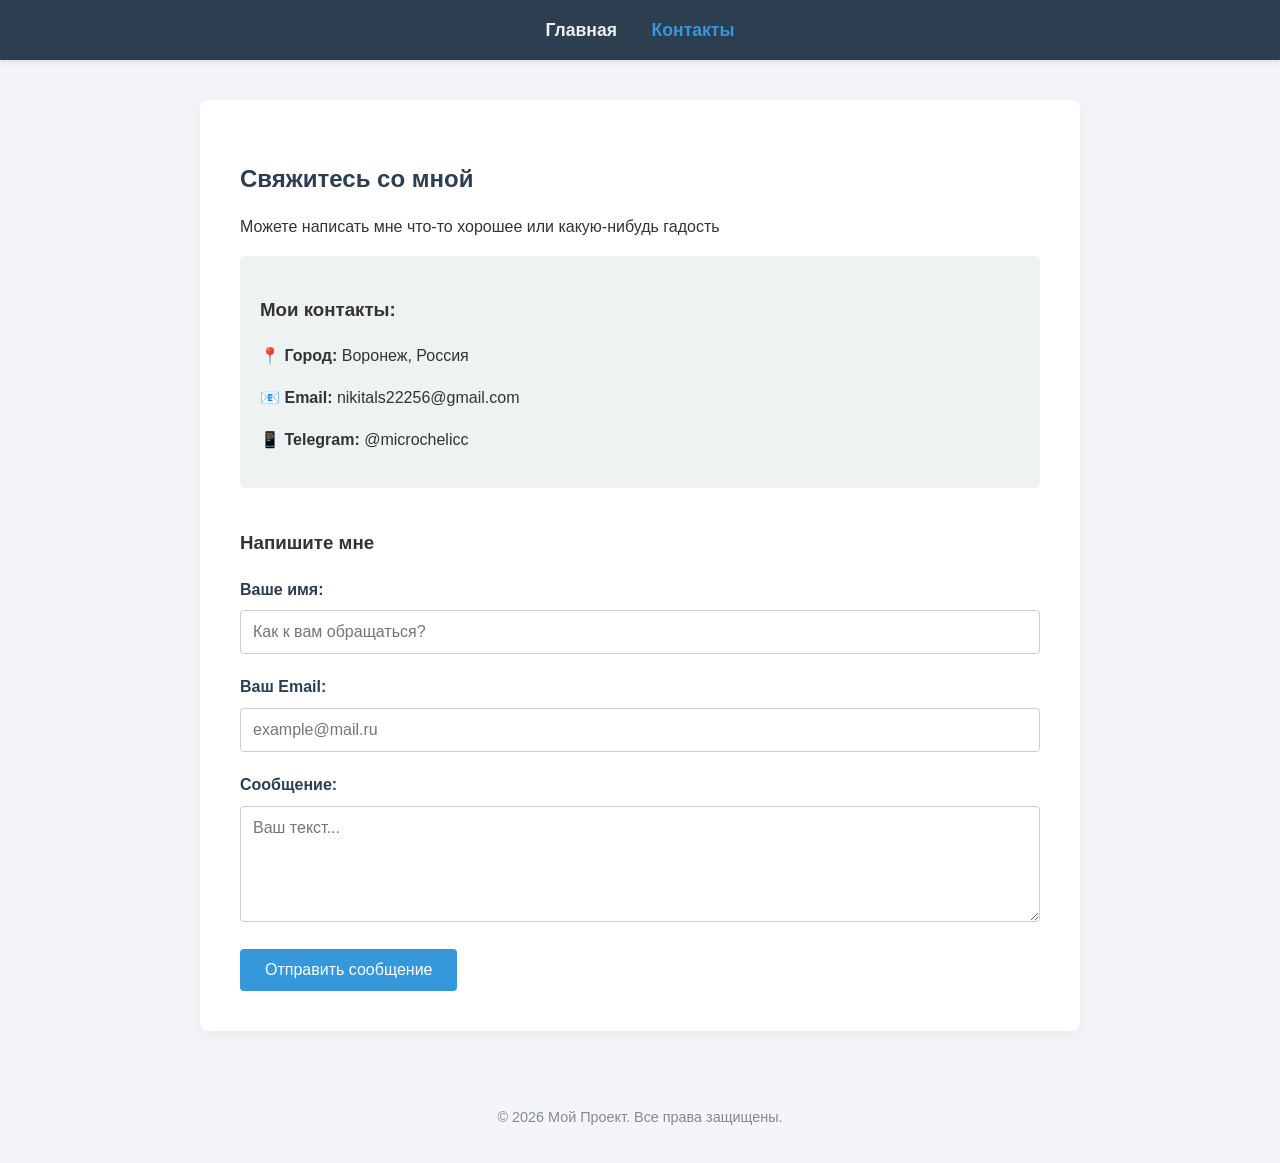
==== project1/contacts.html @ d54aa348 "Add files via upload" ====
<!DOCTYPE html>
<html lang="ru">
<head>
    <meta charset="UTF-8">
    <meta name="viewport" content="width=device-width, initial-scale=1.0">
    <title>Контакты | Мой Проект</title>
    <link rel="stylesheet" href="style.css">
</head>
<body>
    <header>
        <nav>
            <a href="index.html">Главная</a>
            <a href="contacts.html" class="active">Контакты</a>
        </nav>
    </header>

    <main class="container">
        <section class="contacts-section">
            <h1>Свяжитесь со мной</h1>
            <p>Можете написать мне что-то хорошее или какую-нибудь гадость</p>

            <div class="contact-info">
                <h3>Мои контакты:</h3>
                <p>📍 <strong>Город:</strong> Воронеж, Россия</p>
                <p>📧 <strong>Email:</strong> nikitals22256@gmail.com</p>
                <p>📱 <strong>Telegram:</strong> @microchelicc</p>
            </div>

            <div class="contact-form-wrapper">
                <h3>Напишите мне</h3>
                <form action="#" method="POST">
                    <div class="form-group">
                        <label for="name">Ваше имя:</label>
                        <input type="text" id="name" name="name" placeholder="Как к вам обращаться?" required>
                    </div>

                    <div class="form-group">
                        <label for="email">Ваш Email:</label>
                        <input type="email" id="email" name="email" placeholder="example@mail.ru" required>
                    </div>

                    <div class="form-group">
                        <label for="message">Сообщение:</label>
                        <textarea id="message" name="message" rows="5" placeholder="Ваш текст..." required></textarea>
                    </div>

                    <button type="submit" class="btn-submit">Отправить сообщение</button>
                </form>
            </div>
        </section>
    </main>

    <footer>
        <p>&copy; 2026 Мой Проект. Все права защищены.</p>
    </footer>

</body>
</html>
---- project1/style.css ----
body {
    font-family: 'Segoe UI', Tahoma, Geneva, Verdana, sans-serif;
    background-color: #f4f4f9;
    color: #333;
    margin: 0;
    padding: 0;
    line-height: 1.6;
}

header {
    background-color: #2c3e50;
    padding: 1rem 0;
    box-shadow: 0 2px 5px rgba(0,0,0,0.1);
}

nav {
    max-width: 800px;
    margin: 0 auto;
    text-align: center;
}

nav a {
    color: #ecf0f1;
    text-decoration: none;
    font-weight: bold;
    margin: 0 15px;
    font-size: 1.1rem;
    transition: color 0.3s;
}

nav a:hover, nav a.active {
    color: #3498db;
}

.container {
    max-width: 800px;
    margin: 40px auto;
    background: white;
    padding: 40px;
    border-radius: 8px;
    box-shadow: 0 4px 15px rgba(0,0,0,0.05);
}

h1 {
    color: #2c3e50;
    margin-bottom: 10px;
}

h2 {
    color: #34495e;
    border-bottom: 2px solid #ecf0f1;
    padding-bottom: 10px;
    margin-top: 30px;
}

.subtitle {
    font-size: 1.2rem;
    color: #7f8c8d;
    font-style: italic;
}

ul {
    list-style-type: square;
    color: #555;
}

.contact-info {
    background-color: #eef2f3;
    padding: 20px;
    border-radius: 5px;
    margin-bottom: 30px;
}

.contact-form-wrapper {
    margin-top: 40px;
}

.form-group {
    margin-bottom: 20px;
}

label {
    display: block;
    margin-bottom: 8px;
    font-weight: bold;
    color: #2c3e50;
}

input[type="text"],
input[type="email"],
textarea {
    width: 100%;
    padding: 12px;
    border: 1px solid #ccc;
    border-radius: 4px;
    box-sizing: border-box;
    font-size: 1rem;
    font-family: inherit;
}

input:focus, textarea:focus {
    border-color: #3498db;
    outline: none;
}

.btn-submit {
    background-color: #3498db;
    color: white;
    border: none;
    padding: 12px 25px;
    font-size: 1rem;
    border-radius: 4px;
    cursor: pointer;
    transition: background 0.3s;
}

.btn-submit:hover {
    background-color: #2980b9;
}

footer {
    text-align: center;
    padding: 20px;
    color: #7f8c8d;
    font-size: 0.9rem;
    margin-top: 40px;
}
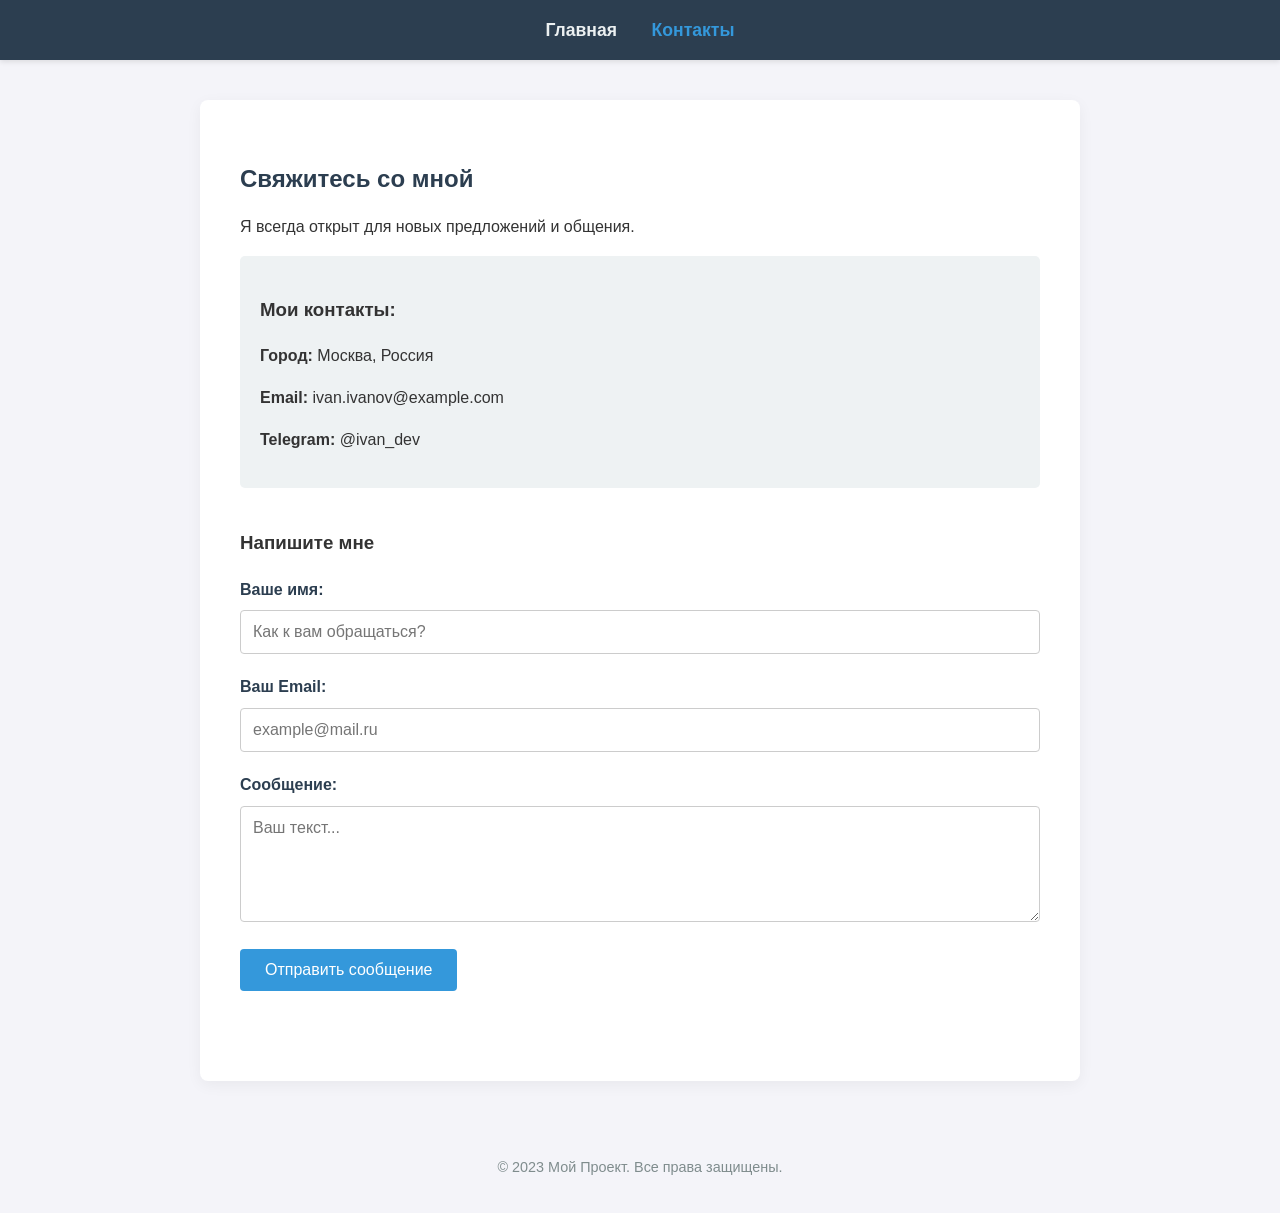
==== commit 29f93207: "Update contacts.html" ====
--- a/project1/contacts.html
+++ b/project1/contacts.html
@@ -7,6 +7,7 @@
     <link rel="stylesheet" href="style.css">
 </head>
 <body>
+
     <header>
         <nav>
             <a href="index.html">Главная</a>
@@ -17,42 +18,88 @@
     <main class="container">
         <section class="contacts-section">
             <h1>Свяжитесь со мной</h1>
-            <p>Можете написать мне что-то хорошее или какую-нибудь гадость</p>
+            <p>Я всегда открыт для новых предложений и общения.</p>
 
             <div class="contact-info">
                 <h3>Мои контакты:</h3>
-                <p>📍 <strong>Город:</strong> Воронеж, Россия</p>
-                <p>📧 <strong>Email:</strong> nikitals22256@gmail.com</p>
-                <p>📱 <strong>Telegram:</strong> @microchelicc</p>
+                <p><strong>Город:</strong> Москва, Россия</p>
+                <p><strong>Email:</strong> ivan.ivanov@example.com</p>
+                <p><strong>Telegram:</strong> @ivan_dev</p>
             </div>
 
             <div class="contact-form-wrapper">
                 <h3>Напишите мне</h3>
-                <form action="#" method="POST">
+                <form id="feedback-form" novalidate>
                     <div class="form-group">
                         <label for="name">Ваше имя:</label>
-                        <input type="text" id="name" name="name" placeholder="Как к вам обращаться?" required>
+                        <input type="text" id="name" name="name" placeholder="Как к вам обращаться?">
                     </div>
 
                     <div class="form-group">
                         <label for="email">Ваш Email:</label>
-                        <input type="email" id="email" name="email" placeholder="example@mail.ru" required>
+                        <input type="email" id="email" name="email" placeholder="example@mail.ru">
                     </div>
 
                     <div class="form-group">
                         <label for="message">Сообщение:</label>
-                        <textarea id="message" name="message" rows="5" placeholder="Ваш текст..." required></textarea>
+                        <textarea id="message" name="message" rows="5" placeholder="Ваш текст..."></textarea>
                     </div>
 
                     <button type="submit" class="btn-submit">Отправить сообщение</button>
                 </form>
+                <div id="form-message"></div>
             </div>
         </section>
     </main>
 
     <footer>
-        <p>&copy; 2026 Мой Проект. Все права защищены.</p>
+        <p>&copy; 2023 Мой Проект. Все права защищены.</p>
     </footer>
 
+    <script>
+        document.addEventListener('DOMContentLoaded', function() {
+            const form = document.getElementById('feedback-form');
+            const messageBox = document.getElementById('form-message');
+
+            form.addEventListener('submit', function(event) {
+                event.preventDefault();
+                const name = document.getElementById('name').value.trim();
+                const email = document.getElementById('email').value.trim();
+                const message = document.getElementById('message').value.trim();
+                messageBox.innerHTML = '';
+                messageBox.className = '';
+
+                if (!name || !email || !message) {
+                    messageBox.textContent = 'Ошибка: Все поля должны быть заполнены!';
+                    messageBox.className = 'error-message';
+                    return;
+                }
+
+                const emailRegex = /^[^\s@]+@[^\s@]+\.[^\s@]+$/;
+                if (!emailRegex.test(email)) {
+                    messageBox.textContent = 'Ошибка: Введите корректный email адрес!';
+                    messageBox.className = 'error-message';
+                    return;
+                }
+
+                messageBox.innerHTML = `
+                    <p class="success-text">
+                        Спасибо, <strong>${escapeHtml(name)}</strong>! 
+                        Ваше сообщение отправлено с email: <em>${escapeHtml(email)}</em>
+                    </p>
+                    <p class="success-preview">Текст сообщения: "${escapeHtml(message)}"</p>
+                `;
+                messageBox.className = 'success-message';
+
+                form.reset();
+            });
+
+            function escapeHtml(text) {
+                const div = document.createElement('div');
+                div.textContent = text;
+                return div.innerHTML;
+            }
+        });
+    </script>
 </body>
-</html>+</html>
--- a/project1/style.css
+++ b/project1/style.css
@@ -41,28 +41,10 @@
     box-shadow: 0 4px 15px rgba(0,0,0,0.05);
 }
 
-h1 {
-    color: #2c3e50;
-    margin-bottom: 10px;
-}
-
-h2 {
-    color: #34495e;
-    border-bottom: 2px solid #ecf0f1;
-    padding-bottom: 10px;
-    margin-top: 30px;
-}
-
-.subtitle {
-    font-size: 1.2rem;
-    color: #7f8c8d;
-    font-style: italic;
-}
-
-ul {
-    list-style-type: square;
-    color: #555;
-}
+h1 { color: #2c3e50; margin-bottom: 10px; }
+h2 { color: #34495e; border-bottom: 2px solid #ecf0f1; padding-bottom: 10px; margin-top: 30px; }
+.subtitle { font-size: 1.2rem; color: #7f8c8d; font-style: italic; }
+ul { list-style-type: square; color: #555; }
 
 .contact-info {
     background-color: #eef2f3;
@@ -71,13 +53,9 @@
     margin-bottom: 30px;
 }
 
-.contact-form-wrapper {
-    margin-top: 40px;
-}
+.contact-form-wrapper { margin-top: 40px; }
 
-.form-group {
-    margin-bottom: 20px;
-}
+.form-group { margin-bottom: 20px; }
 
 label {
     display: block;
@@ -114,9 +92,29 @@
     transition: background 0.3s;
 }
 
-.btn-submit:hover {
-    background-color: #2980b9;
+.btn-submit:hover { background-color: #2980b9; }
+
+#error-message, #form-message {
+    margin-top: 20px;
+    padding: 15px;
+    border-radius: 4px;
+    font-weight: bold;
 }
+
+.error-message {
+    background-color: #ffebee;
+    color: #c62828;
+    border: 1px solid #ef9a9a;
+}
+
+.success-message {
+    background-color: #e8f5e9;
+    color: #2e7d32;
+    border: 1px solid #a5d6a7;
+}
+
+.success-text { margin: 0 0 10px 0; }
+.success-preview { margin: 0; font-size: 0.9rem; color: #555; }
 
 footer {
     text-align: center;
@@ -124,4 +122,4 @@
     color: #7f8c8d;
     font-size: 0.9rem;
     margin-top: 40px;
-}+}
